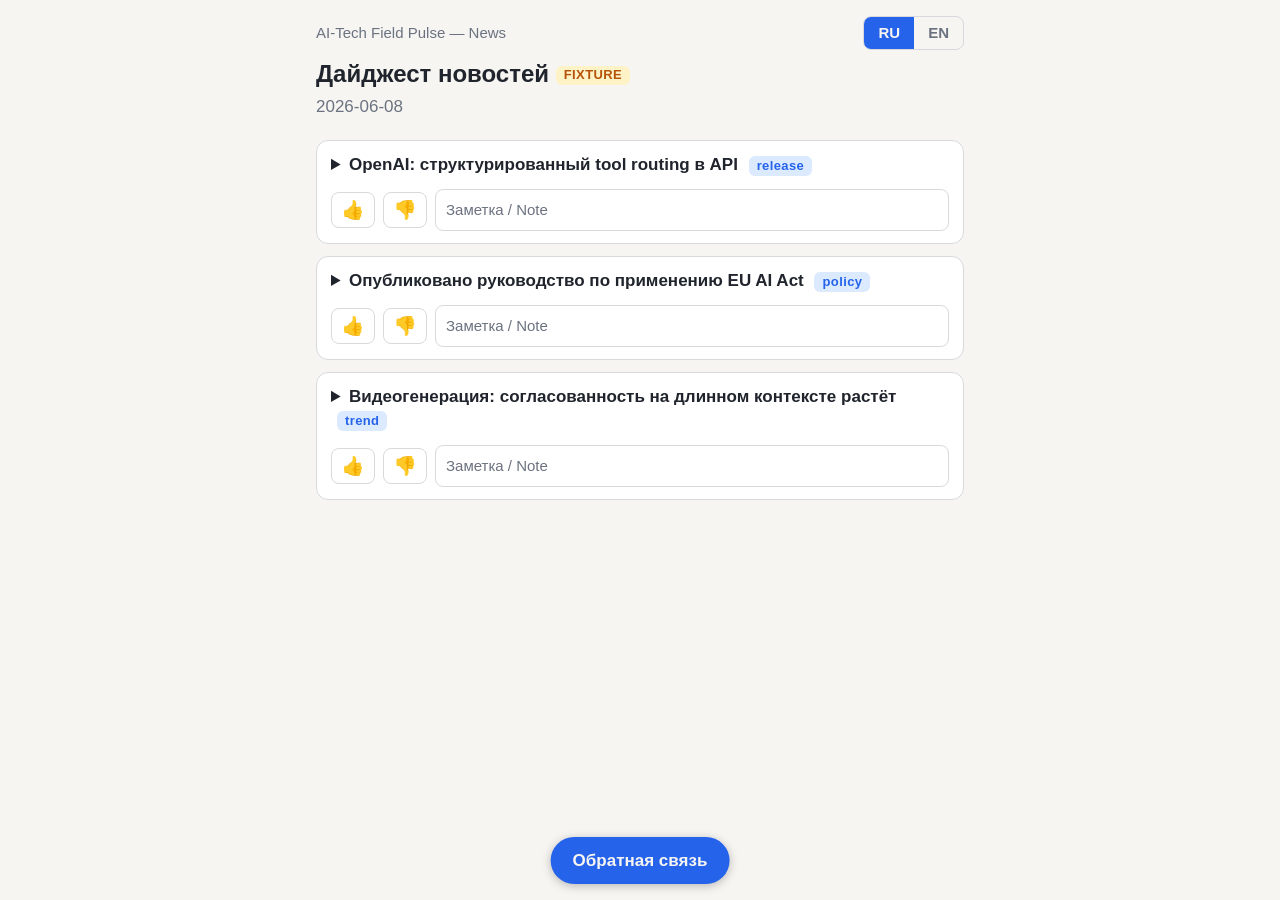
==== docs/2026-06-08-news-fixture.html @ 05cf3ab1 "pulse-site scaffold: Pages root, templates, fixture digest Co-Authored-By: Claude Fable 5 <noreply@a" ====
<!DOCTYPE html>
<html lang="ru">
<head>
  <meta charset="utf-8">
  <meta name="viewport" content="width=device-width, initial-scale=1">
  <meta name="robots" content="noindex">
  <title>AI-Tech Field Pulse — News — 2026-06-08 (FIXTURE)</title>
  <link rel="stylesheet" href="assets/style.css">
</head>
<body class="lang-ru">

<header class="site-header">
  <div class="header-row">
    <p class="source">AI-Tech Field Pulse — News</p>
    <div class="lang-toggle" role="group" aria-label="Language">
      <button type="button" data-lang="ru" class="active" aria-pressed="true">RU</button>
      <button type="button" data-lang="en" aria-pressed="false">EN</button>
    </div>
  </div>
  <h1>
    <span lang="ru">Дайджест новостей</span>
    <span lang="en">News digest</span>
    <span class="badge">FIXTURE</span>
  </h1>
  <p class="digest-date"><time datetime="2026-06-08">2026-06-08</time></p>
</header>

<main>

  <article class="card" data-log="RUN news-2026-06-08 | 2026-06-08 | https://example.com/openai-tool-routing | OpenAI structured tool-routing in API | release |">
    <details>
      <summary>
        <span class="card-title">
          <span lang="ru">OpenAI: структурированный tool routing в API</span>
          <span lang="en">OpenAI structured tool-routing in API</span>
        </span>
        <span class="tag">release</span>
      </summary>
      <div class="card-body">
        <p lang="ru">OpenAI добавила в API слой структурированного tool routing: разработчики описывают политики маршрутизации, которые выбирают между зарегистрированными инструментами до начала генерации, вместо того чтобы полагаться на свободный выбор модели. Первые тестеры отмечают заметно меньше ошибочно маршрутизированных вызовов в агентах с несколькими инструментами. Фича в бете, включается флагом на уровне запроса.</p>
        <p lang="en">OpenAI added a structured tool-routing layer to its API: developers declare routing policies that pick between registered tools before generation starts, instead of relying on the model's free-form choice. Early testers report noticeably fewer mis-routed calls in multi-tool agents. The feature is in beta behind a per-request flag.</p>
        <p class="card-link"><a href="https://example.com/openai-tool-routing">https://example.com/openai-tool-routing</a></p>
      </div>
    </details>
    <div class="card-actions">
      <button type="button" class="grade-btn up" aria-pressed="false" aria-label="👍">👍</button>
      <button type="button" class="grade-btn down" aria-pressed="false" aria-label="👎">👎</button>
      <input type="text" class="note-input" placeholder="Заметка / Note">
    </div>
  </article>

  <article class="card" data-log="RUN news-2026-06-08 | 2026-06-08 | https://example.com/eu-ai-act-guidance | EU AI Act enforcement guidance | policy |">
    <details>
      <summary>
        <span class="card-title">
          <span lang="ru">Опубликовано руководство по применению EU AI Act</span>
          <span lang="en">EU AI Act enforcement guidance published</span>
        </span>
        <span class="tag">policy</span>
      </summary>
      <div class="card-body">
        <p lang="ru">Еврокомиссия опубликовала проект руководства по применению AI Act в части обязательств для general-purpose моделей: уточнены пороги по документации и переходные сроки для моделей, уже выведенных на рынок. Национальные регуляторы получают единый шаблон отчётности об инцидентах. Публичные комментарии принимаются до конца июля.</p>
        <p lang="en">The European Commission published draft enforcement guidance for the AI Act's general-purpose model obligations, clarifying documentation thresholds and grace periods for models already on the market. National regulators get a shared incident-reporting template. The public comment window runs through late July.</p>
        <p class="card-link"><a href="https://example.com/eu-ai-act-guidance">https://example.com/eu-ai-act-guidance</a></p>
      </div>
    </details>
    <div class="card-actions">
      <button type="button" class="grade-btn up" aria-pressed="false" aria-label="👍">👍</button>
      <button type="button" class="grade-btn down" aria-pressed="false" aria-label="👎">👎</button>
      <input type="text" class="note-input" placeholder="Заметка / Note">
    </div>
  </article>

  <article class="card" data-log="RUN news-2026-06-08 | 2026-06-08 | https://example.com/videogen-consistency | Video-gen long-context consistency | trend |">
    <details>
      <summary>
        <span class="card-title">
          <span lang="ru">Видеогенерация: согласованность на длинном контексте растёт</span>
          <span lang="en">Video gen: long-context consistency improving</span>
        </span>
        <span class="tag">trend</span>
      </summary>
      <div class="card-body">
        <p lang="ru">Несколько лабораторий показали минутные сгенерированные ролики со стабильными персонажами и геометрией сцены. Общий приём — memory-augmented diffusion: генератор опирается на постоянное состояние сцены, а не только на последние несколько кадров. После отметки в 90 секунд качество всё ещё заметно деградирует.</p>
        <p lang="en">Several labs demoed minute-long generated clips with stable characters and scene geometry. The common thread is memory-augmented diffusion: the generator conditions on a persistent scene state rather than only the last few frames. Quality still degrades noticeably past the 90-second mark.</p>
        <p class="card-link"><a href="https://example.com/videogen-consistency">https://example.com/videogen-consistency</a></p>
      </div>
    </details>
    <div class="card-actions">
      <button type="button" class="grade-btn up" aria-pressed="false" aria-label="👍">👍</button>
      <button type="button" class="grade-btn down" aria-pressed="false" aria-label="👎">👎</button>
      <input type="text" class="note-input" placeholder="Заметка / Note">
    </div>
  </article>

</main>

<button id="feedback-toggle" class="feedback-fab" type="button" aria-expanded="false" aria-controls="feedback-panel">
  <span lang="ru">Обратная связь</span>
  <span lang="en">Feedback</span>
</button>

<div id="feedback-panel" class="feedback-panel" hidden>
  <div class="panel-inner">
    <h2>
      <span lang="ru">Лог обратной связи</span>
      <span lang="en">Feedback log</span>
    </h2>
    <pre id="log-lines" class="log-lines"></pre>
    <button id="copy-btn" class="copy-btn" type="button">
      <span lang="ru">Скопировать</span>
      <span lang="en">Copy</span>
    </button>
    <span id="copy-status" class="copy-status" role="status">
      <span class="ok-msg">
        <span lang="ru">Скопировано</span>
        <span lang="en">Copied</span>
      </span>
      <span class="fail-msg">
        <span lang="ru">Не сработало — используйте поле ниже</span>
        <span lang="en">Copy failed — use the box below</span>
      </span>
    </span>
    <textarea id="log-textarea" rows="6" readonly></textarea>
    <p class="hint">
      <span lang="ru">Долгое нажатие на поле — «Выделить всё».</span>
      <span lang="en">Long-press the box to select all.</span>
    </p>
  </div>
</div>

<script src="assets/app.js"></script>
</body>
</html>
---- docs/assets/style.css ----
/* AI-Tech Field Pulse — shared styles. Mobile-first, hand-written, no deps. */

:root {
  --bg: #f6f5f2;
  --card-bg: #ffffff;
  --text: #20242c;
  --muted: #6b7280;
  --border: #d8d9dd;
  --accent: #2563eb;
  --accent-soft: #dbeafe;
  --good: #15803d;
  --good-soft: #dcfce7;
  --bad: #b91c1c;
  --bad-soft: #fee2e2;
  --badge: #b45309;
  --badge-soft: #fef3c7;
}

@media (prefers-color-scheme: dark) {
  :root {
    --bg: #15171c;
    --card-bg: #1e2128;
    --text: #e7e9ee;
    --muted: #9aa1ad;
    --border: #383c46;
    --accent: #60a5fa;
    --accent-soft: #1e3a5f;
    --good: #4ade80;
    --good-soft: #14391f;
    --bad: #f87171;
    --bad-soft: #441b1b;
    --badge: #fbbf24;
    --badge-soft: #3c2f10;
  }
}

* { box-sizing: border-box; }

html { -webkit-text-size-adjust: 100%; }

body {
  margin: 0 auto;
  padding: 16px 16px 96px; /* bottom room for the fixed Feedback button */
  max-width: 680px;
  background: var(--bg);
  color: var(--text);
  font: 17px/1.6 -apple-system, BlinkMacSystemFont, "Segoe UI", Roboto,
    "Helvetica Neue", Arial, sans-serif;
  overflow-wrap: break-word;
}

a { color: var(--accent); overflow-wrap: anywhere; }

/* RU/EN: the body class shows one language and hides the other */
body.lang-ru [lang="en"],
body.lang-en [lang="ru"] { display: none; }

/* Header */
.site-header { margin-bottom: 20px; }

.header-row {
  display: flex;
  justify-content: space-between;
  align-items: center;
  gap: 8px;
}

.source { color: var(--muted); margin: 0; font-size: 15px; }

h1 { font-size: 24px; line-height: 1.3; margin: 8px 0 4px; }

.digest-date { color: var(--muted); margin: 0; }

.lang-toggle {
  display: flex;
  flex: none;
  border: 1px solid var(--border);
  border-radius: 8px;
  overflow: hidden;
}

.lang-toggle button {
  font: inherit;
  font-size: 15px;
  font-weight: 600;
  padding: 4px 14px;
  border: 0;
  background: transparent;
  color: var(--muted);
  cursor: pointer;
}

.lang-toggle button.active {
  background: var(--accent);
  color: var(--bg);
}

/* Tags and badges */
.tag, .badge {
  display: inline-block;
  padding: 1px 8px;
  border-radius: 6px;
  font-size: 13px;
  font-weight: 700;
  letter-spacing: 0.03em;
  vertical-align: middle;
}

.tag { background: var(--accent-soft); color: var(--accent); }

.badge { background: var(--badge-soft); color: var(--badge); }

/* Index: digest list */
.digest-list { list-style: none; margin: 0; padding: 0; }

.digest-entry {
  background: var(--card-bg);
  border: 1px solid var(--border);
  border-radius: 12px;
  padding: 12px 14px;
  margin: 12px 0;
}

.entry-meta {
  display: flex;
  flex-wrap: wrap;
  gap: 6px 10px;
  align-items: center;
  color: var(--muted);
  font-size: 14px;
}

.entry-title {
  display: block;
  margin-top: 6px;
  font-weight: 600;
  font-size: 18px;
  text-decoration: none;
}

.entry-title:hover { text-decoration: underline; }

/* Digest cards */
.card {
  background: var(--card-bg);
  border: 1px solid var(--border);
  border-radius: 12px;
  padding: 12px 14px;
  margin: 12px 0;
}

.card summary {
  cursor: pointer;
  font-weight: 600;
  line-height: 1.4;
}

.card .tag { margin-left: 6px; }

.card-body { margin-top: 4px; }

.card-body p { margin: 8px 0; }

.card-link { font-size: 14px; }

.card-actions {
  display: flex;
  gap: 8px;
  align-items: center;
  margin-top: 12px;
}

.grade-btn {
  font: inherit;
  font-size: 18px;
  line-height: 1;
  padding: 8px 10px;
  border: 1px solid var(--border);
  border-radius: 8px;
  background: transparent;
  cursor: pointer;
}

.grade-btn.up.selected {
  background: var(--good-soft);
  border-color: var(--good);
  box-shadow: inset 0 0 0 1px var(--good);
}

.grade-btn.down.selected {
  background: var(--bad-soft);
  border-color: var(--bad);
  box-shadow: inset 0 0 0 1px var(--bad);
}

.note-input {
  flex: 1;
  min-width: 0; /* lets the input shrink on narrow screens */
  font: inherit;
  font-size: 15px;
  padding: 8px 10px;
  border: 1px solid var(--border);
  border-radius: 8px;
  background: var(--card-bg);
  color: var(--text);
}

.note-input::placeholder { color: var(--muted); }

/* Feedback button + panel */
.feedback-fab {
  position: fixed;
  left: 50%;
  transform: translateX(-50%);
  bottom: 16px;
  z-index: 30;
  font: inherit;
  font-weight: 600;
  padding: 10px 22px;
  border: 0;
  border-radius: 999px;
  background: var(--accent);
  color: var(--bg);
  cursor: pointer;
  box-shadow: 0 2px 10px rgba(0, 0, 0, 0.25);
}

.feedback-panel {
  position: fixed;
  left: 0;
  right: 0;
  bottom: 0;
  z-index: 20;
  max-height: 75vh;
  overflow-y: auto;
  background: var(--card-bg);
  border-top: 1px solid var(--border);
  padding: 16px 16px 76px; /* keep the fab clickable below the content */
}

.panel-inner { max-width: 680px; margin: 0 auto; }

.feedback-panel h2 { font-size: 18px; margin: 0 0 8px; }

.log-lines {
  margin: 8px 0;
  padding: 10px;
  border: 1px solid var(--border);
  border-radius: 8px;
  background: var(--bg);
  font: 13px/1.5 ui-monospace, SFMono-Regular, Menlo, Consolas, monospace;
  white-space: pre-wrap;
  overflow-wrap: anywhere;
}

.copy-btn {
  font: inherit;
  font-size: 15px;
  font-weight: 600;
  padding: 8px 16px;
  border: 1px solid var(--accent);
  border-radius: 8px;
  background: transparent;
  color: var(--accent);
  cursor: pointer;
}

.copy-status { font-size: 14px; margin-left: 8px; }

.copy-status .ok-msg, .copy-status .fail-msg { display: none; }
.copy-status.ok .ok-msg { display: inline; color: var(--good); }
.copy-status.fail .fail-msg { display: inline; color: var(--bad); }

#log-textarea {
  width: 100%;
  margin-top: 12px;
  padding: 10px;
  border: 1px solid var(--border);
  border-radius: 8px;
  background: var(--bg);
  color: var(--text);
  font: 13px/1.5 ui-monospace, SFMono-Regular, Menlo, Consolas, monospace;
}

.hint { color: var(--muted); font-size: 14px; margin: 6px 0 0; }
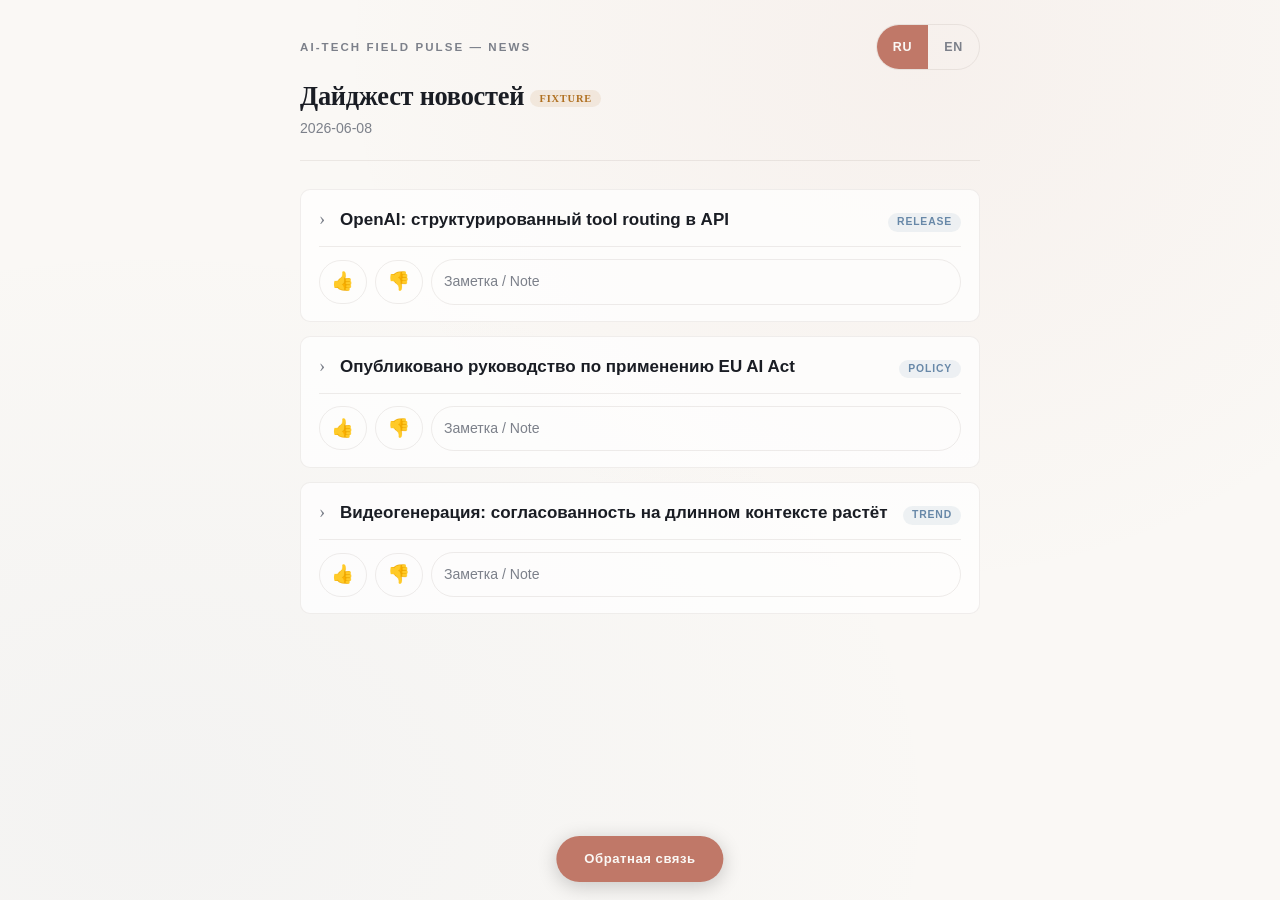
==== commit 35491d06: "Add real digest (Jun 11) + design pass adapted from dawnsky-cards Part A: render 9-card digest from " ====
--- a/docs/2026-06-08-news-fixture.html
+++ b/docs/2026-06-08-news-fixture.html
@@ -5,7 +5,7 @@
   <meta name="viewport" content="width=device-width, initial-scale=1">
   <meta name="robots" content="noindex">
   <title>AI-Tech Field Pulse — News — 2026-06-08 (FIXTURE)</title>
-  <link rel="stylesheet" href="assets/style.css">
+  <link rel="stylesheet" href="assets/style.css?v=2">
 </head>
 <body class="lang-ru">
 
@@ -129,6 +129,6 @@
   </div>
 </div>
 
-<script src="assets/app.js"></script>
+<script src="assets/app.js?v=2"></script>
 </body>
 </html>
--- a/docs/assets/style.css
+++ b/docs/assets/style.css
@@ -1,93 +1,178 @@
-/* AI-Tech Field Pulse — shared styles. Mobile-first, hand-written, no deps. */
+/*
+ * AI-Tech Field Pulse — shared styles.
+ * Design adapted from dawnsky-cards: warm editorial palette,
+ * subtle surfaces, gradient dividers, refined typography.
+ * Mobile-first, hand-written, no deps, system font stack.
+ */
 
 :root {
-  --bg: #f6f5f2;
-  --card-bg: #ffffff;
-  --text: #20242c;
-  --muted: #6b7280;
-  --border: #d8d9dd;
-  --accent: #2563eb;
-  --accent-soft: #dbeafe;
-  --good: #15803d;
-  --good-soft: #dcfce7;
-  --bad: #b91c1c;
-  --bad-soft: #fee2e2;
-  --badge: #b45309;
-  --badge-soft: #fef3c7;
+  --bg: #faf8f5;
+  --bg-wash: radial-gradient(ellipse at 72% 6%, rgba(192,120,104,0.06) 0%, transparent 45%),
+             radial-gradient(ellipse at 12% 90%, rgba(120,148,184,0.05) 0%, transparent 50%);
+  --card-bg: rgba(255,255,255,0.7);
+  --card-border: rgba(160,150,138,0.15);
+  --text: #1a1d24;
+  --soft: #52565e;
+  --muted: #7c808a;
+  --accent: #c07868;
+  --accent-soft: rgba(192,120,104,0.10);
+  --cool: #6888a8;
+  --cool-soft: rgba(104,136,168,0.10);
+  --good: #3a855a;
+  --good-soft: rgba(58,133,90,0.10);
+  --bad: #b83c3c;
+  --bad-soft: rgba(184,60,60,0.08);
+  --badge: #b07020;
+  --badge-soft: rgba(176,112,32,0.10);
+  --divider: rgba(120,110,100,0.12);
+  --serif: Georgia, "Iowan Old Style", "Palatino Linotype", Palatino, serif;
+  --mono: ui-monospace, SFMono-Regular, Menlo, Consolas, "Liberation Mono", monospace;
 }
 
 @media (prefers-color-scheme: dark) {
   :root {
-    --bg: #15171c;
-    --card-bg: #1e2128;
-    --text: #e7e9ee;
-    --muted: #9aa1ad;
-    --border: #383c46;
-    --accent: #60a5fa;
-    --accent-soft: #1e3a5f;
-    --good: #4ade80;
-    --good-soft: #14391f;
-    --bad: #f87171;
-    --bad-soft: #441b1b;
-    --badge: #fbbf24;
-    --badge-soft: #3c2f10;
+    --bg: #0c0e14;
+    --bg-wash: radial-gradient(ellipse at 72% 6%, rgba(216,152,136,0.08) 0%, transparent 45%),
+               radial-gradient(ellipse at 12% 90%, rgba(140,168,200,0.06) 0%, transparent 50%);
+    --card-bg: rgba(140,168,200,0.04);
+    --card-border: rgba(140,168,200,0.09);
+    --text: #e4dcc8;
+    --soft: #c4b5a3;
+    --muted: #6e7588;
+    --accent: #d89888;
+    --accent-soft: rgba(216,152,136,0.10);
+    --cool: #8ca8c8;
+    --cool-soft: rgba(140,168,200,0.10);
+    --good: #5ec87c;
+    --good-soft: rgba(94,200,124,0.10);
+    --bad: #e86c6c;
+    --bad-soft: rgba(232,108,108,0.10);
+    --badge: #e0a850;
+    --badge-soft: rgba(224,168,80,0.10);
+    --divider: rgba(140,168,200,0.11);
+    --serif: Georgia, "Iowan Old Style", "Palatino Linotype", Palatino, serif;
+    --mono: ui-monospace, SFMono-Regular, Menlo, Consolas, "Liberation Mono", monospace;
   }
 }
 
-* { box-sizing: border-box; }
-
-html { -webkit-text-size-adjust: 100%; }
+* { margin: 0; padding: 0; box-sizing: border-box; }
+
+html {
+  -webkit-text-size-adjust: 100%;
+  scroll-behavior: smooth;
+}
 
 body {
   margin: 0 auto;
-  padding: 16px 16px 96px; /* bottom room for the fixed Feedback button */
-  max-width: 680px;
+  padding: 24px 20px 96px;
+  max-width: 720px;
   background: var(--bg);
+  background-image: var(--bg-wash);
+  background-attachment: fixed;
   color: var(--text);
-  font: 17px/1.6 -apple-system, BlinkMacSystemFont, "Segoe UI", Roboto,
+  font: 17px/1.65 -apple-system, BlinkMacSystemFont, "Segoe UI", Roboto,
     "Helvetica Neue", Arial, sans-serif;
+  -webkit-font-smoothing: antialiased;
   overflow-wrap: break-word;
 }
 
-a { color: var(--accent); overflow-wrap: anywhere; }
-
-/* RU/EN: the body class shows one language and hides the other */
+a {
+  color: var(--accent);
+  text-decoration: none;
+  overflow-wrap: anywhere;
+  transition: color 0.2s;
+}
+a:hover { color: var(--cool); }
+
+code {
+  font-family: var(--mono);
+  font-size: 0.88em;
+  padding: 1px 5px;
+  border-radius: 4px;
+  background: var(--accent-soft);
+}
+
+/* RU/EN: body class drives lang visibility */
 body.lang-ru [lang="en"],
 body.lang-en [lang="ru"] { display: none; }
 
-/* Header */
-.site-header { margin-bottom: 20px; }
+/* ─── Gradient divider (reusable) ─── */
+.divider {
+  height: 1px;
+  background: linear-gradient(90deg, var(--accent), var(--cool) 70%, transparent);
+  opacity: 0.25;
+}
+
+/* ═══════════════════════════════════════
+   HEADER
+   ═══════════════════════════════════════ */
+
+.site-header {
+  margin-bottom: 28px;
+  padding-bottom: 20px;
+  border-bottom: 1px solid var(--divider);
+}
 
 .header-row {
   display: flex;
   justify-content: space-between;
   align-items: center;
-  gap: 8px;
-}
-
-.source { color: var(--muted); margin: 0; font-size: 15px; }
-
-h1 { font-size: 24px; line-height: 1.3; margin: 8px 0 4px; }
-
-.digest-date { color: var(--muted); margin: 0; }
-
+  gap: 12px;
+}
+
+.source {
+  color: var(--muted);
+  margin: 0;
+  font-size: 0.72rem;
+  font-weight: 600;
+  text-transform: uppercase;
+  letter-spacing: 0.18em;
+}
+
+h1 {
+  font-family: var(--serif);
+  font-size: 1.65rem;
+  font-weight: 700;
+  line-height: 1.25;
+  margin: 10px 0 4px;
+  letter-spacing: -0.01em;
+}
+
+.digest-date {
+  color: var(--muted);
+  margin: 0;
+  font-size: 0.88rem;
+}
+
+.digest-range {
+  font-family: var(--serif);
+  font-style: italic;
+  color: var(--muted);
+  font-size: 0.84rem;
+}
+
+/* ─── Language toggle ─── */
 .lang-toggle {
   display: flex;
   flex: none;
-  border: 1px solid var(--border);
-  border-radius: 8px;
+  border: 1px solid var(--divider);
+  border-radius: 999px;
   overflow: hidden;
 }
 
 .lang-toggle button {
   font: inherit;
-  font-size: 15px;
-  font-weight: 600;
-  padding: 4px 14px;
+  font-size: 0.78rem;
+  font-weight: 600;
+  letter-spacing: 0.06em;
+  padding: 6px 16px;
+  min-height: 44px;
+  min-width: 44px;
   border: 0;
   background: transparent;
   color: var(--muted);
   cursor: pointer;
+  transition: background 0.2s, color 0.2s;
 }
 
 .lang-toggle button.active {
@@ -95,30 +180,53 @@
   color: var(--bg);
 }
 
-/* Tags and badges */
+.lang-toggle button:not(.active):hover {
+  color: var(--accent);
+}
+
+/* ═══════════════════════════════════════
+   TAGS & BADGES
+   ═══════════════════════════════════════ */
+
 .tag, .badge {
   display: inline-block;
-  padding: 1px 8px;
-  border-radius: 6px;
-  font-size: 13px;
+  padding: 2px 9px;
+  border-radius: 999px;
+  font-size: 0.65rem;
   font-weight: 700;
-  letter-spacing: 0.03em;
+  text-transform: uppercase;
+  letter-spacing: 0.08em;
   vertical-align: middle;
 }
 
-.tag { background: var(--accent-soft); color: var(--accent); }
+.tag { background: var(--cool-soft); color: var(--cool); }
 
 .badge { background: var(--badge-soft); color: var(--badge); }
 
-/* Index: digest list */
-.digest-list { list-style: none; margin: 0; padding: 0; }
+/* ═══════════════════════════════════════
+   INDEX: DIGEST LIST
+   ═══════════════════════════════════════ */
+
+.digest-list { list-style: none; }
 
 .digest-entry {
   background: var(--card-bg);
-  border: 1px solid var(--border);
-  border-radius: 12px;
-  padding: 12px 14px;
-  margin: 12px 0;
+  border: 1px solid var(--card-border);
+  border-radius: 10px;
+  padding: 16px 18px;
+  margin: 14px 0;
+  transition: transform 0.15s, box-shadow 0.15s;
+}
+
+.digest-entry:hover {
+  transform: translateY(-1px);
+  box-shadow: 0 4px 16px rgba(0,0,0,0.06);
+}
+
+@media (prefers-color-scheme: dark) {
+  .digest-entry:hover {
+    box-shadow: 0 4px 20px rgba(0,0,0,0.3);
+  }
 }
 
 .entry-meta {
@@ -127,59 +235,122 @@
   gap: 6px 10px;
   align-items: center;
   color: var(--muted);
-  font-size: 14px;
+  font-size: 0.78rem;
 }
 
 .entry-title {
   display: block;
-  margin-top: 6px;
-  font-weight: 600;
-  font-size: 18px;
+  margin-top: 8px;
+  font-family: var(--serif);
+  font-weight: 700;
+  font-size: 1.15rem;
+  line-height: 1.35;
+  color: var(--text);
   text-decoration: none;
-}
-
-.entry-title:hover { text-decoration: underline; }
-
-/* Digest cards */
+  transition: color 0.2s;
+}
+
+.entry-title:hover { color: var(--accent); }
+
+/* ═══════════════════════════════════════
+   DIGEST CARDS
+   ═══════════════════════════════════════ */
+
 .card {
   background: var(--card-bg);
-  border: 1px solid var(--border);
-  border-radius: 12px;
-  padding: 12px 14px;
-  margin: 12px 0;
+  border: 1px solid var(--card-border);
+  border-radius: 10px;
+  padding: 16px 18px;
+  margin: 14px 0;
+  transition: border-color 0.2s;
+}
+
+.card:hover { border-color: var(--accent); }
+
+.card details[open] > summary {
+  margin-bottom: 6px;
 }
 
 .card summary {
   cursor: pointer;
   font-weight: 600;
   line-height: 1.4;
-}
-
-.card .tag { margin-left: 6px; }
-
-.card-body { margin-top: 4px; }
-
-.card-body p { margin: 8px 0; }
-
-.card-link { font-size: 14px; }
+  list-style: none;
+  display: flex;
+  align-items: baseline;
+  gap: 8px;
+  flex-wrap: wrap;
+}
+
+.card summary::-webkit-details-marker { display: none; }
+
+.card summary::before {
+  content: "›";
+  display: inline-block;
+  font-family: var(--serif);
+  font-size: 1.1em;
+  font-weight: 400;
+  color: var(--muted);
+  transition: transform 0.2s;
+  flex-shrink: 0;
+  width: 0.7em;
+}
+
+.card details[open] > summary::before {
+  transform: rotate(90deg);
+  color: var(--accent);
+}
+
+.card .card-title { flex: 1; min-width: 0; }
+
+.card .tag { margin-left: auto; flex-shrink: 0; }
+
+.card-body {
+  margin-top: 8px;
+  padding-left: 1.1em;
+}
+
+.card-body p {
+  margin: 10px 0;
+  color: var(--soft);
+  line-height: 1.7;
+}
+
+.card-body strong { color: var(--text); font-weight: 600; }
+
+.card-body em { font-style: italic; }
+
+.card-link {
+  font-size: 0.82rem;
+  font-family: var(--serif);
+  font-style: italic;
+}
 
 .card-actions {
   display: flex;
   gap: 8px;
   align-items: center;
-  margin-top: 12px;
+  margin-top: 14px;
+  padding-top: 12px;
+  border-top: 1px solid var(--divider);
 }
 
 .grade-btn {
   font: inherit;
-  font-size: 18px;
+  font-size: 1.1rem;
   line-height: 1;
-  padding: 8px 10px;
-  border: 1px solid var(--border);
-  border-radius: 8px;
+  padding: 8px 12px;
+  min-height: 44px;
+  min-width: 44px;
+  border: 1px solid var(--divider);
+  border-radius: 999px;
   background: transparent;
   cursor: pointer;
-}
+  transition: border-color 0.2s, background 0.2s, transform 0.15s;
+  -webkit-tap-highlight-color: transparent;
+}
+
+.grade-btn:hover { transform: scale(1.08); }
 
 .grade-btn.up.selected {
   background: var(--good-soft);
@@ -195,34 +366,142 @@
 
 .note-input {
   flex: 1;
-  min-width: 0; /* lets the input shrink on narrow screens */
+  min-width: 0;
   font: inherit;
-  font-size: 15px;
-  padding: 8px 10px;
-  border: 1px solid var(--border);
-  border-radius: 8px;
-  background: var(--card-bg);
+  font-size: 0.88rem;
+  padding: 10px 12px;
+  border: 1px solid var(--divider);
+  border-radius: 999px;
+  background: transparent;
   color: var(--text);
+  transition: border-color 0.2s;
+}
+
+.note-input:focus {
+  outline: none;
+  border-color: var(--accent);
 }
 
 .note-input::placeholder { color: var(--muted); }
 
-/* Feedback button + panel */
+/* ═══════════════════════════════════════
+   INTRO BLOCK (TL;DR)
+   ═══════════════════════════════════════ */
+
+.intro-block {
+  margin: 0 0 8px;
+}
+
+.intro-block summary {
+  cursor: pointer;
+  font-size: 0.65rem;
+  font-weight: 600;
+  text-transform: uppercase;
+  letter-spacing: 0.18em;
+  color: var(--cool);
+  list-style: none;
+  padding-bottom: 8px;
+}
+
+.intro-block summary::-webkit-details-marker { display: none; }
+
+.intro-body ul {
+  margin: 0;
+  padding-left: 1.2em;
+}
+
+.intro-body li {
+  margin: 8px 0;
+  color: var(--soft);
+  line-height: 1.65;
+}
+
+.intro-body strong {
+  color: var(--text);
+  font-weight: 600;
+}
+
+/* ═══════════════════════════════════════
+   EXTRA SECTIONS (below-threshold, etc.)
+   ═══════════════════════════════════════ */
+
+.extra-section {
+  margin: 24px 0 0;
+  padding-top: 16px;
+  border-top: 1px solid var(--divider);
+}
+
+.extra-heading {
+  cursor: pointer;
+  font-size: 0.65rem;
+  font-weight: 600;
+  text-transform: uppercase;
+  letter-spacing: 0.18em;
+  color: var(--cool);
+  list-style: none;
+}
+
+.extra-heading::-webkit-details-marker { display: none; }
+
+.extra-body {
+  margin-top: 12px;
+}
+
+.extra-body ul {
+  margin: 0;
+  padding-left: 1.2em;
+}
+
+.extra-body li {
+  margin: 10px 0;
+  color: var(--soft);
+  line-height: 1.65;
+  font-size: 0.92rem;
+}
+
+.extra-body strong {
+  color: var(--text);
+  font-weight: 600;
+}
+
+/* ═══════════════════════════════════════
+   FEEDBACK BUTTON + PANEL
+   ═══════════════════════════════════════ */
+
 .feedback-fab {
   position: fixed;
   left: 50%;
   transform: translateX(-50%);
-  bottom: 16px;
+  bottom: 18px;
   z-index: 30;
   font: inherit;
-  font-weight: 600;
-  padding: 10px 22px;
+  font-size: 0.82rem;
+  font-weight: 600;
+  letter-spacing: 0.04em;
+  padding: 12px 28px;
+  min-height: 44px;
   border: 0;
   border-radius: 999px;
   background: var(--accent);
   color: var(--bg);
   cursor: pointer;
-  box-shadow: 0 2px 10px rgba(0, 0, 0, 0.25);
+  box-shadow: 0 4px 20px rgba(0,0,0,0.2);
+  transition: transform 0.15s, box-shadow 0.15s;
+  -webkit-tap-highlight-color: transparent;
+}
+
+.feedback-fab:hover {
+  transform: translateX(-50%) translateY(-1px);
+  box-shadow: 0 6px 28px rgba(0,0,0,0.25);
+}
+
+@media (prefers-color-scheme: dark) {
+  .feedback-fab {
+    box-shadow: 0 4px 24px rgba(0,0,0,0.5);
+  }
+  .feedback-fab:hover {
+    box-shadow: 0 6px 32px rgba(0,0,0,0.55);
+  }
 }
 
 .feedback-panel {
@@ -233,39 +512,57 @@
   z-index: 20;
   max-height: 75vh;
   overflow-y: auto;
+  background: var(--bg);
+  border-top: 1px solid var(--divider);
+  padding: 20px 20px 80px;
+}
+
+@media (prefers-color-scheme: dark) {
+  .feedback-panel {
+    background: #10121a;
+  }
+}
+
+.panel-inner { max-width: 720px; margin: 0 auto; }
+
+.feedback-panel h2 {
+  font-family: var(--serif);
+  font-size: 1.1rem;
+  font-weight: 700;
+  margin: 0 0 10px;
+}
+
+.log-lines {
+  margin: 10px 0;
+  padding: 12px;
+  border: 1px solid var(--divider);
+  border-radius: 10px;
   background: var(--card-bg);
-  border-top: 1px solid var(--border);
-  padding: 16px 16px 76px; /* keep the fab clickable below the content */
-}
-
-.panel-inner { max-width: 680px; margin: 0 auto; }
-
-.feedback-panel h2 { font-size: 18px; margin: 0 0 8px; }
-
-.log-lines {
-  margin: 8px 0;
-  padding: 10px;
-  border: 1px solid var(--border);
-  border-radius: 8px;
-  background: var(--bg);
-  font: 13px/1.5 ui-monospace, SFMono-Regular, Menlo, Consolas, monospace;
+  font: 0.76rem/1.6 var(--mono);
   white-space: pre-wrap;
   overflow-wrap: anywhere;
 }
 
 .copy-btn {
   font: inherit;
-  font-size: 15px;
-  font-weight: 600;
-  padding: 8px 16px;
+  font-size: 0.82rem;
+  font-weight: 600;
+  padding: 10px 20px;
+  min-height: 44px;
   border: 1px solid var(--accent);
-  border-radius: 8px;
+  border-radius: 999px;
   background: transparent;
   color: var(--accent);
   cursor: pointer;
-}
-
-.copy-status { font-size: 14px; margin-left: 8px; }
+  transition: background 0.2s, color 0.2s;
+}
+
+.copy-btn:hover {
+  background: var(--accent);
+  color: var(--bg);
+}
+
+.copy-status { font-size: 0.82rem; margin-left: 10px; }
 
 .copy-status .ok-msg, .copy-status .fail-msg { display: none; }
 .copy-status.ok .ok-msg { display: inline; color: var(--good); }
@@ -273,13 +570,30 @@
 
 #log-textarea {
   width: 100%;
-  margin-top: 12px;
-  padding: 10px;
-  border: 1px solid var(--border);
-  border-radius: 8px;
-  background: var(--bg);
+  margin-top: 14px;
+  padding: 12px;
+  border: 1px solid var(--divider);
+  border-radius: 10px;
+  background: var(--card-bg);
   color: var(--text);
-  font: 13px/1.5 ui-monospace, SFMono-Regular, Menlo, Consolas, monospace;
-}
-
-.hint { color: var(--muted); font-size: 14px; margin: 6px 0 0; }
+  font: 0.76rem/1.6 var(--mono);
+}
+
+.hint {
+  color: var(--muted);
+  font-size: 0.78rem;
+  font-style: italic;
+  font-family: var(--serif);
+  margin: 8px 0 0;
+}
+
+/* ═══════════════════════════════════════
+   RESPONSIVE
+   ═══════════════════════════════════════ */
+
+@media (max-width: 480px) {
+  body { padding: 16px 14px 96px; }
+  h1 { font-size: 1.4rem; }
+  .card { padding: 14px; }
+  .card-body { padding-left: 0; }
+}
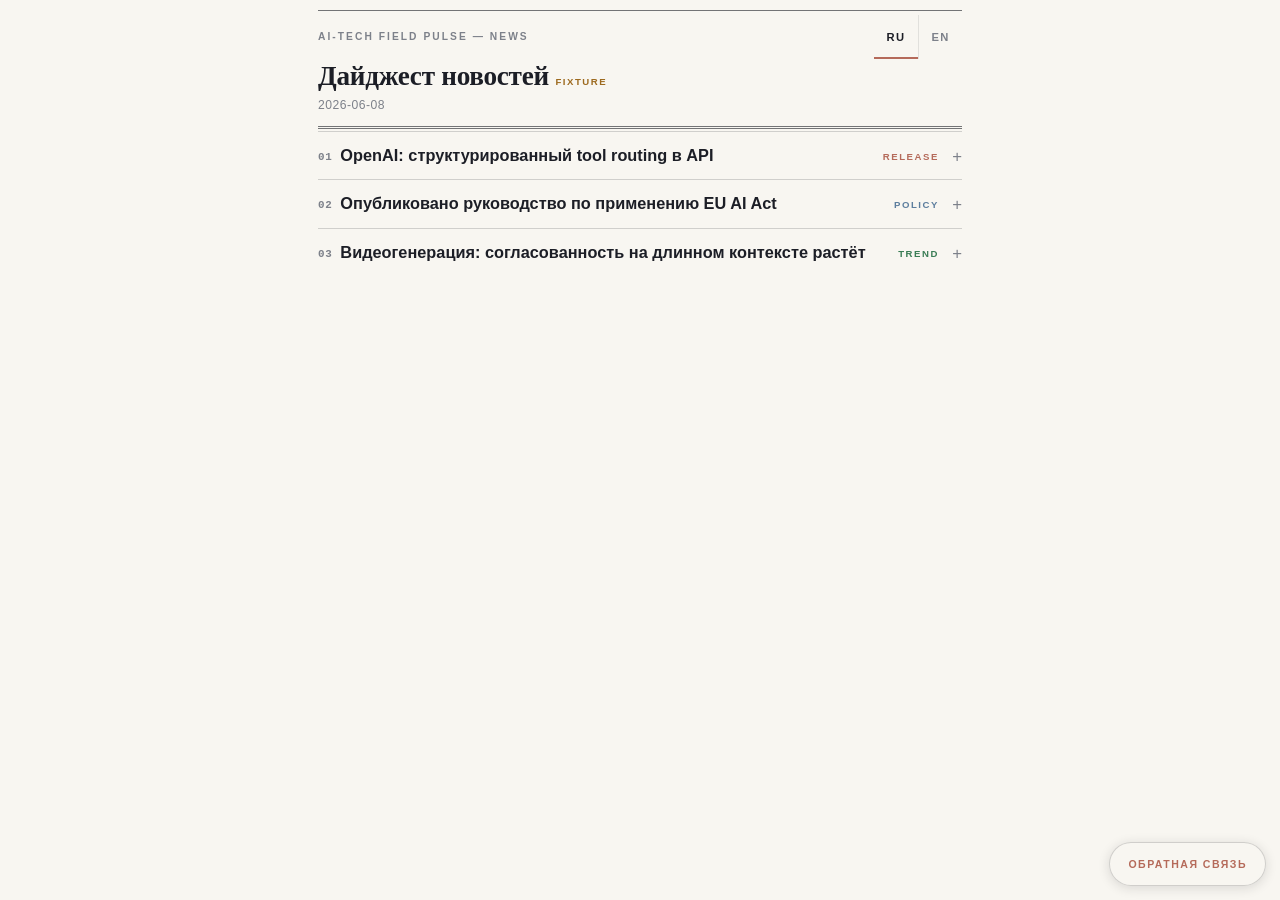
==== commit 7c9cb23e: "Stage 1d: promote merged design (v1+v3, v2 details) to shared stylesheet v1's ruled-column density a" ====
--- a/docs/2026-06-08-news-fixture.html
+++ b/docs/2026-06-08-news-fixture.html
@@ -5,7 +5,7 @@
   <meta name="viewport" content="width=device-width, initial-scale=1">
   <meta name="robots" content="noindex">
   <title>AI-Tech Field Pulse — News — 2026-06-08 (FIXTURE)</title>
-  <link rel="stylesheet" href="assets/style.css?v=2">
+  <link rel="stylesheet" href="assets/style.css?v=3">
 </head>
 <body class="lang-ru">
 
@@ -34,7 +34,7 @@
           <span lang="ru">OpenAI: структурированный tool routing в API</span>
           <span lang="en">OpenAI structured tool-routing in API</span>
         </span>
-        <span class="tag">release</span>
+        <span class="tag tag-release">release</span>
       </summary>
       <div class="card-body">
         <p lang="ru">OpenAI добавила в API слой структурированного tool routing: разработчики описывают политики маршрутизации, которые выбирают между зарегистрированными инструментами до начала генерации, вместо того чтобы полагаться на свободный выбор модели. Первые тестеры отмечают заметно меньше ошибочно маршрутизированных вызовов в агентах с несколькими инструментами. Фича в бете, включается флагом на уровне запроса.</p>
@@ -56,7 +56,7 @@
           <span lang="ru">Опубликовано руководство по применению EU AI Act</span>
           <span lang="en">EU AI Act enforcement guidance published</span>
         </span>
-        <span class="tag">policy</span>
+        <span class="tag tag-policy">policy</span>
       </summary>
       <div class="card-body">
         <p lang="ru">Еврокомиссия опубликовала проект руководства по применению AI Act в части обязательств для general-purpose моделей: уточнены пороги по документации и переходные сроки для моделей, уже выведенных на рынок. Национальные регуляторы получают единый шаблон отчётности об инцидентах. Публичные комментарии принимаются до конца июля.</p>
@@ -78,7 +78,7 @@
           <span lang="ru">Видеогенерация: согласованность на длинном контексте растёт</span>
           <span lang="en">Video gen: long-context consistency improving</span>
         </span>
-        <span class="tag">trend</span>
+        <span class="tag tag-trend">trend</span>
       </summary>
       <div class="card-body">
         <p lang="ru">Несколько лабораторий показали минутные сгенерированные ролики со стабильными персонажами и геометрией сцены. Общий приём — memory-augmented diffusion: генератор опирается на постоянное состояние сцены, а не только на последние несколько кадров. После отметки в 90 секунд качество всё ещё заметно деградирует.</p>
--- a/docs/assets/style.css
+++ b/docs/assets/style.css
@@ -1,57 +1,61 @@
 /*
- * AI-Tech Field Pulse — shared styles.
- * Design adapted from dawnsky-cards: warm editorial palette,
- * subtle surfaces, gradient dividers, refined typography.
- * Mobile-first, hand-written, no deps, system font stack.
+ * AI-Tech Field Pulse — shared styles. Stage 1d synthesis:
+ * v1 "editorial dense" (ruled column, density, color-coded kickers)
+ * + v3 "reader mode" (controls only on open stories, reading leading)
+ * + v2 details (compact source links, small-glyph restraint).
+ * Font voice: serif confined to the masthead; everything else a
+ * well-spaced system sans. Near-flat backgrounds, both schemes.
+ * Mobile-first, hand-written, no deps, system fonts only.
  */
 
 :root {
-  --bg: #faf8f5;
-  --bg-wash: radial-gradient(ellipse at 72% 6%, rgba(192,120,104,0.06) 0%, transparent 45%),
-             radial-gradient(ellipse at 12% 90%, rgba(120,148,184,0.05) 0%, transparent 50%);
-  --card-bg: rgba(255,255,255,0.7);
-  --card-border: rgba(160,150,138,0.15);
-  --text: #1a1d24;
-  --soft: #52565e;
-  --muted: #7c808a;
-  --accent: #c07868;
-  --accent-soft: rgba(192,120,104,0.10);
-  --cool: #6888a8;
-  --cool-soft: rgba(104,136,168,0.10);
-  --good: #3a855a;
-  --good-soft: rgba(58,133,90,0.10);
-  --bad: #b83c3c;
-  --bad-soft: rgba(184,60,60,0.08);
-  --badge: #b07020;
-  --badge-soft: rgba(176,112,32,0.10);
-  --divider: rgba(120,110,100,0.12);
-  --serif: Georgia, "Iowan Old Style", "Palatino Linotype", Palatino, serif;
+  --paper: #f8f6f1;
+  --paper-glass: rgba(248, 246, 241, 0.88);
+  --ink: #1c1e26;
+  --ink-soft: #43474f;
+  --ink-mute: #7d818a;
+  --accent: #b56a5a;                       /* inked rose */
+  --accent-soft: rgba(181, 106, 90, 0.10);
+  --cool: #5d7e9e;                         /* inked periwinkle */
+  --cool-soft: rgba(93, 126, 158, 0.10);
+  --good: #3a7d55;
+  --good-soft: rgba(58, 125, 85, 0.13);
+  --bad: #ac3a3a;
+  --bad-soft: rgba(172, 58, 58, 0.11);
+  --amber: #9d6a1f;
+  --rule: rgba(28, 30, 38, 0.18);          /* hairline */
+  --rule-faint: rgba(28, 30, 38, 0.10);
+  --rule-strong: rgba(28, 30, 38, 0.60);   /* masthead rules */
+  --panel-bg: #f3f0e9;
+  --shadow: 0 -2px 18px rgba(28, 30, 38, 0.08);
+  --fab-shadow: 0 2px 12px rgba(28, 30, 38, 0.14);
+  --serif: "Iowan Old Style", Georgia, "Palatino Linotype", Palatino, "Times New Roman", serif;
+  --sans: -apple-system, BlinkMacSystemFont, "Segoe UI", Roboto, "Helvetica Neue", Arial, sans-serif;
   --mono: ui-monospace, SFMono-Regular, Menlo, Consolas, "Liberation Mono", monospace;
 }
 
 @media (prefers-color-scheme: dark) {
   :root {
-    --bg: #0c0e14;
-    --bg-wash: radial-gradient(ellipse at 72% 6%, rgba(216,152,136,0.08) 0%, transparent 45%),
-               radial-gradient(ellipse at 12% 90%, rgba(140,168,200,0.06) 0%, transparent 50%);
-    --card-bg: rgba(140,168,200,0.04);
-    --card-border: rgba(140,168,200,0.09);
-    --text: #e4dcc8;
-    --soft: #c4b5a3;
-    --muted: #6e7588;
+    --paper: #0d0f15;
+    --paper-glass: rgba(13, 15, 21, 0.86);
+    --ink: #e6dfca;                        /* cream ink */
+    --ink-soft: #c2b6a0;
+    --ink-mute: #767d8e;
     --accent: #d89888;
-    --accent-soft: rgba(216,152,136,0.10);
+    --accent-soft: rgba(216, 152, 136, 0.12);
     --cool: #8ca8c8;
-    --cool-soft: rgba(140,168,200,0.10);
+    --cool-soft: rgba(140, 168, 200, 0.12);
     --good: #5ec87c;
-    --good-soft: rgba(94,200,124,0.10);
-    --bad: #e86c6c;
-    --bad-soft: rgba(232,108,108,0.10);
-    --badge: #e0a850;
-    --badge-soft: rgba(224,168,80,0.10);
-    --divider: rgba(140,168,200,0.11);
-    --serif: Georgia, "Iowan Old Style", "Palatino Linotype", Palatino, serif;
-    --mono: ui-monospace, SFMono-Regular, Menlo, Consolas, "Liberation Mono", monospace;
+    --good-soft: rgba(94, 200, 124, 0.14);
+    --bad: #e07070;
+    --bad-soft: rgba(224, 112, 112, 0.13);
+    --amber: #d9a64e;
+    --rule: rgba(230, 223, 202, 0.17);
+    --rule-faint: rgba(230, 223, 202, 0.09);
+    --rule-strong: rgba(230, 223, 202, 0.55);
+    --panel-bg: #11141c;
+    --shadow: 0 -2px 22px rgba(0, 0, 0, 0.45);
+    --fab-shadow: 0 2px 16px rgba(0, 0, 0, 0.5);
   }
 }
 
@@ -64,445 +68,518 @@
 
 body {
   margin: 0 auto;
-  padding: 24px 20px 96px;
-  max-width: 720px;
-  background: var(--bg);
-  background-image: var(--bg-wash);
-  background-attachment: fixed;
-  color: var(--text);
-  font: 17px/1.65 -apple-system, BlinkMacSystemFont, "Segoe UI", Roboto,
-    "Helvetica Neue", Arial, sans-serif;
+  padding: 10px 18px 112px; /* bottom: corner fab never covers last controls */
+  max-width: 680px;
+  background: var(--paper); /* near-flat: no washes, no gradients */
+  color: var(--ink);
+  font: 17px/1.6 var(--sans);
   -webkit-font-smoothing: antialiased;
   overflow-wrap: break-word;
-}
-
-a {
-  color: var(--accent);
-  text-decoration: none;
-  overflow-wrap: anywhere;
-  transition: color 0.2s;
-}
-a:hover { color: var(--cool); }
-
-code {
-  font-family: var(--mono);
-  font-size: 0.88em;
-  padding: 1px 5px;
-  border-radius: 4px;
-  background: var(--accent-soft);
 }
 
 /* RU/EN: body class drives lang visibility */
 body.lang-ru [lang="en"],
 body.lang-en [lang="ru"] { display: none; }
 
-/* ─── Gradient divider (reusable) ─── */
-.divider {
-  height: 1px;
-  background: linear-gradient(90deg, var(--accent), var(--cool) 70%, transparent);
-  opacity: 0.25;
-}
-
-/* ═══════════════════════════════════════
-   HEADER
+a {
+  color: var(--accent);
+  text-decoration: underline;
+  text-decoration-thickness: 1px;
+  text-decoration-color: var(--rule);
+  text-underline-offset: 3px;
+  overflow-wrap: anywhere;
+  transition: color 0.15s, text-decoration-color 0.15s;
+}
+a:hover { color: var(--cool); text-decoration-color: currentColor; }
+
+code {
+  font-family: var(--mono);
+  font-size: 0.82em;
+  padding: 1px 4px;
+  border-radius: 3px;
+  background: var(--cool-soft);
+  overflow-wrap: anywhere;
+}
+
+strong { color: var(--ink); font-weight: 600; }
+em { font-style: italic; }
+
+::selection { background: var(--accent-soft); }
+
+summary { list-style: none; }
+summary::-webkit-details-marker { display: none; }
+summary::marker { content: ""; }
+
+button:focus-visible,
+summary:focus-visible,
+input:focus-visible,
+textarea:focus-visible,
+a:focus-visible {
+  outline: 2px solid var(--cool);
+  outline-offset: 2px;
+}
+
+main { counter-reset: story; }
+
+/* ═══════════════════════════════════════
+   MASTHEAD — the one serif voice
    ═══════════════════════════════════════ */
 
 .site-header {
-  margin-bottom: 28px;
-  padding-bottom: 20px;
-  border-bottom: 1px solid var(--divider);
+  border-top: 1px solid var(--rule-strong);
+  border-bottom: 3px double var(--rule-strong);
+  padding: 4px 0 10px;
+  margin-bottom: 2px;
 }
 
 .header-row {
   display: flex;
   justify-content: space-between;
   align-items: center;
-  gap: 12px;
+  gap: 10px;
 }
 
 .source {
-  color: var(--muted);
-  margin: 0;
-  font-size: 0.72rem;
-  font-weight: 600;
+  min-width: 0;
+  font-size: 0.64rem;
+  font-weight: 700;
   text-transform: uppercase;
-  letter-spacing: 0.18em;
+  letter-spacing: 0.2em;
+  color: var(--ink-mute);
 }
 
 h1 {
   font-family: var(--serif);
-  font-size: 1.65rem;
-  font-weight: 700;
-  line-height: 1.25;
-  margin: 10px 0 4px;
+  font-size: 1.7rem;
+  font-weight: 700;
+  line-height: 1.15;
   letter-spacing: -0.01em;
+  margin: 2px 0 4px;
 }
 
 .digest-date {
-  color: var(--muted);
-  margin: 0;
-  font-size: 0.88rem;
+  font-size: 0.76rem;
+  letter-spacing: 0.04em;
+  color: var(--ink-mute);
 }
 
 .digest-range {
-  font-family: var(--serif);
   font-style: italic;
-  color: var(--muted);
-  font-size: 0.84rem;
-}
-
-/* ─── Language toggle ─── */
-.lang-toggle {
-  display: flex;
-  flex: none;
-  border: 1px solid var(--divider);
-  border-radius: 999px;
-  overflow: hidden;
-}
+  font-size: 0.78rem;
+  letter-spacing: 0;
+}
+
+/* ─── Language toggle: typographic tabs ─── */
+
+.lang-toggle { display: flex; flex: none; }
 
 .lang-toggle button {
-  font: inherit;
-  font-size: 0.78rem;
-  font-weight: 600;
-  letter-spacing: 0.06em;
-  padding: 6px 16px;
+  font-family: var(--sans);
+  font-size: 0.7rem;
+  font-weight: 700;
+  letter-spacing: 0.12em;
+  min-width: 44px;
   min-height: 44px;
-  min-width: 44px;
+  padding: 0 4px;
   border: 0;
   background: transparent;
-  color: var(--muted);
+  color: var(--ink-mute);
   cursor: pointer;
-  transition: background 0.2s, color 0.2s;
-}
+  transition: color 0.15s, box-shadow 0.15s;
+  -webkit-tap-highlight-color: transparent;
+}
+
+.lang-toggle button + button { border-left: 1px solid var(--rule-faint); }
 
 .lang-toggle button.active {
-  background: var(--accent);
-  color: var(--bg);
-}
-
-.lang-toggle button:not(.active):hover {
-  color: var(--accent);
-}
-
-/* ═══════════════════════════════════════
-   TAGS & BADGES
+  color: var(--ink);
+  box-shadow: inset 0 -2px 0 var(--accent);
+}
+
+.lang-toggle button:not(.active):hover { color: var(--accent); }
+
+/* ═══════════════════════════════════════
+   KICKERS — bare small caps, color-coded
    ═══════════════════════════════════════ */
 
 .tag, .badge {
-  display: inline-block;
-  padding: 2px 9px;
-  border-radius: 999px;
-  font-size: 0.65rem;
+  flex: none;
+  font-family: var(--sans);
+  font-size: 0.6rem;
   font-weight: 700;
   text-transform: uppercase;
-  letter-spacing: 0.08em;
-  vertical-align: middle;
-}
-
-.tag { background: var(--cool-soft); color: var(--cool); }
-
-.badge { background: var(--badge-soft); color: var(--badge); }
-
-/* ═══════════════════════════════════════
-   INDEX: DIGEST LIST
-   ═══════════════════════════════════════ */
-
-.digest-list { list-style: none; }
+  letter-spacing: 0.16em;
+  color: var(--cool);
+  white-space: nowrap;
+}
+
+.badge { color: var(--amber); }
+
+.tag-release     { color: var(--accent); }
+.tag-controversy { color: var(--bad); }
+.tag-paper       { color: var(--cool); }
+.tag-result      { color: var(--good); }
+.tag-deal        { color: var(--amber); }
+.tag-policy      { color: var(--cool); }
+.tag-plan        { color: var(--ink-mute); }
+.tag-trend       { color: var(--good); }
+
+/* ═══════════════════════════════════════
+   INDEX — ruled list, same column language
+   ═══════════════════════════════════════ */
+
+.digest-list {
+  list-style: none;
+  border-bottom: 1px solid var(--rule);
+}
 
 .digest-entry {
-  background: var(--card-bg);
-  border: 1px solid var(--card-border);
-  border-radius: 10px;
-  padding: 16px 18px;
-  margin: 14px 0;
-  transition: transform 0.15s, box-shadow 0.15s;
-}
-
-.digest-entry:hover {
-  transform: translateY(-1px);
-  box-shadow: 0 4px 16px rgba(0,0,0,0.06);
-}
-
-@media (prefers-color-scheme: dark) {
-  .digest-entry:hover {
-    box-shadow: 0 4px 20px rgba(0,0,0,0.3);
-  }
-}
+  border-top: 1px solid var(--rule);
+  padding: 13px 0 14px;
+}
+
+.digest-entry:first-child { border-top: 0; }
 
 .entry-meta {
   display: flex;
   flex-wrap: wrap;
-  gap: 6px 10px;
-  align-items: center;
-  color: var(--muted);
-  font-size: 0.78rem;
+  gap: 4px 12px;
+  align-items: baseline;
+}
+
+.entry-meta time {
+  font-family: var(--mono);
+  font-size: 0.7rem;
+  letter-spacing: 0.04em;
+  color: var(--ink-mute);
+}
+
+.count {
+  font-size: 0.74rem;
+  color: var(--ink-mute);
 }
 
 .entry-title {
   display: block;
-  margin-top: 8px;
-  font-family: var(--serif);
-  font-weight: 700;
-  font-size: 1.15rem;
+  margin-top: 5px;
+  font-size: 1.06rem;
+  font-weight: 600;
   line-height: 1.35;
-  color: var(--text);
+  color: var(--ink);
   text-decoration: none;
-  transition: color 0.2s;
+  transition: color 0.15s;
 }
 
 .entry-title:hover { color: var(--accent); }
 
 /* ═══════════════════════════════════════
-   DIGEST CARDS
+   TL;DR — the lead brief
+   ═══════════════════════════════════════ */
+
+.intro-block summary {
+  display: flex;
+  align-items: center;
+  justify-content: space-between;
+  gap: 8px;
+  min-height: 44px;
+  cursor: pointer;
+  font-size: 0.64rem;
+  font-weight: 700;
+  text-transform: uppercase;
+  letter-spacing: 0.2em;
+  color: var(--cool);
+  -webkit-tap-highlight-color: transparent;
+}
+
+.intro-block summary::after,
+.extra-heading::after {
+  content: "+";
+  flex: none;
+  font-size: 1.05rem;
+  font-weight: 400;
+  letter-spacing: 0;
+  color: var(--ink-mute);
+}
+
+.intro-block details[open] > summary::after,
+.extra-section details[open] > .extra-heading::after {
+  content: "\2212"; /* minus sign */
+  color: var(--accent);
+}
+
+.intro-body { padding: 0 0 14px; }
+
+/* ─── Dash markers ("–") for all content lists ─── */
+
+.intro-body ul,
+.extra-body ul,
+.card-body ul { list-style: none; }
+
+.intro-body li,
+.extra-body li,
+.card-body li {
+  position: relative;
+  padding-left: 0.95em;
+  margin: 8px 0;
+  font-size: 0.97rem;
+  line-height: 1.6;
+  color: var(--ink-soft);
+}
+
+.intro-body li::before,
+.extra-body li::before,
+.card-body li::before {
+  content: "\2013"; /* – */
+  position: absolute;
+  left: 0;
+  color: var(--accent);
+}
+
+.extra-body li::before { color: var(--cool); }
+
+/* ═══════════════════════════════════════
+   STORIES — ruled, numbered, unboxed
    ═══════════════════════════════════════ */
 
 .card {
-  background: var(--card-bg);
-  border: 1px solid var(--card-border);
-  border-radius: 10px;
-  padding: 16px 18px;
-  margin: 14px 0;
-  transition: border-color 0.2s;
-}
-
-.card:hover { border-color: var(--accent); }
-
-.card details[open] > summary {
-  margin-bottom: 6px;
+  counter-increment: story;
+  border-top: 1px solid var(--rule);
 }
 
 .card summary {
-  cursor: pointer;
-  font-weight: 600;
-  line-height: 1.4;
-  list-style: none;
   display: flex;
   align-items: baseline;
-  gap: 8px;
   flex-wrap: wrap;
-}
-
-.card summary::-webkit-details-marker { display: none; }
-
+  gap: 6px 8px;
+  padding: 12px 0;
+  cursor: pointer;
+  -webkit-tap-highlight-color: transparent;
+}
+
+/* story number */
 .card summary::before {
-  content: "›";
-  display: inline-block;
-  font-family: var(--serif);
-  font-size: 1.1em;
+  content: counter(story, decimal-leading-zero);
+  flex: none;
+  font-family: var(--mono);
+  font-size: 0.68rem;
+  font-weight: 700;
+  letter-spacing: 0.06em;
+  color: var(--ink-mute);
+  transform: translateY(-0.1em);
+  transition: color 0.15s;
+}
+
+.card details[open] > summary::before { color: var(--accent); }
+
+.card-title {
+  flex: 1 1 12ch;
+  min-width: 0;
+  font-size: 1.02rem;
+  font-weight: 600;
+  line-height: 1.38;
+  color: var(--ink);
+  transition: color 0.15s;
+}
+
+.card summary:hover .card-title { color: var(--accent); }
+
+.card .tag { margin-left: auto; transform: translateY(-0.1em); }
+
+/* expand indicator */
+.card summary::after {
+  content: "+";
+  flex: none;
+  width: 0.9em;
+  text-align: right;
+  font-size: 1.05rem;
+  line-height: 1;
   font-weight: 400;
-  color: var(--muted);
-  transition: transform 0.2s;
-  flex-shrink: 0;
-  width: 0.7em;
-}
-
-.card details[open] > summary::before {
-  transform: rotate(90deg);
+  color: var(--ink-mute);
+  transform: translateY(0.05em);
+}
+
+.card details[open] > summary::after {
+  content: "\2212";
   color: var(--accent);
 }
 
-.card .card-title { flex: 1; min-width: 0; }
-
-.card .tag { margin-left: auto; flex-shrink: 0; }
-
-.card-body {
-  margin-top: 8px;
-  padding-left: 1.1em;
-}
+/* ─── Open story = reading focus (v3) ─── */
+
+.card-body { padding: 0 0 8px; }
 
 .card-body p {
-  margin: 10px 0;
-  color: var(--soft);
-  line-height: 1.7;
-}
-
-.card-body strong { color: var(--text); font-weight: 600; }
-
-.card-body em { font-style: italic; }
-
+  margin: 0 0 12px;
+  font-size: 0.99rem;
+  line-height: 1.68;
+  color: var(--ink-soft);
+}
+
+@media (prefers-reduced-motion: no-preference) {
+  .card details[open] .card-body {
+    animation: settle 0.3s ease both;
+  }
+  @keyframes settle {
+    from { opacity: 0; transform: translateY(4px); }
+    to   { opacity: 1; transform: none; }
+  }
+}
+
+/* source link: compact (v2) */
 .card-link {
-  font-size: 0.82rem;
-  font-family: var(--serif);
+  font-size: 0.78rem;
   font-style: italic;
-}
+  letter-spacing: 0.01em;
+}
+
+.card-link a { color: var(--cool); }
+.card-link a:hover { color: var(--accent); }
+
+/* ─── Controls: only while the story is open (v3),
+       quiet small glyphs (v2 restraint), 44px targets.
+       Without :has() they simply stay visible. ─── */
 
 .card-actions {
   display: flex;
-  gap: 8px;
   align-items: center;
-  margin-top: 14px;
-  padding-top: 12px;
-  border-top: 1px solid var(--divider);
+  gap: 2px;
+  padding: 0 0 10px;
+}
+
+@supports selector(:has(*)) {
+  .card .card-actions { display: none; }
+  .card:has(details[open]) .card-actions { display: flex; }
 }
 
 .grade-btn {
-  font: inherit;
-  font-size: 1.1rem;
-  line-height: 1;
-  padding: 8px 12px;
-  min-height: 44px;
-  min-width: 44px;
-  border: 1px solid var(--divider);
+  flex: none;
+  width: 44px;
+  height: 44px;
+  padding: 0;
+  border: 0;
   border-radius: 999px;
   background: transparent;
+  font: inherit;
+  font-size: 0.95rem;
+  line-height: 1;
   cursor: pointer;
-  transition: border-color 0.2s, background 0.2s, transform 0.15s;
+  filter: grayscale(1);
+  opacity: 0.4;
+  transition: filter 0.15s, opacity 0.15s, background 0.15s, box-shadow 0.15s;
   -webkit-tap-highlight-color: transparent;
 }
 
-.grade-btn:hover { transform: scale(1.08); }
+.grade-btn:hover { opacity: 0.8; }
 
 .grade-btn.up.selected {
+  filter: none;
+  opacity: 1;
   background: var(--good-soft);
-  border-color: var(--good);
-  box-shadow: inset 0 0 0 1px var(--good);
+  box-shadow: inset 0 0 0 1.5px var(--good);
 }
 
 .grade-btn.down.selected {
+  filter: none;
+  opacity: 1;
   background: var(--bad-soft);
-  border-color: var(--bad);
-  box-shadow: inset 0 0 0 1px var(--bad);
-}
+  box-shadow: inset 0 0 0 1.5px var(--bad);
+}
+
+/* one chosen → the sibling recedes (v2) */
+.card-actions:has(.grade-btn.selected) .grade-btn:not(.selected) { opacity: 0.22; }
+.card-actions:has(.grade-btn.selected) .grade-btn:not(.selected):hover { opacity: 0.6; }
 
 .note-input {
-  flex: 1;
+  flex: 1 1 auto;
   min-width: 0;
-  font: inherit;
-  font-size: 0.88rem;
-  padding: 10px 12px;
-  border: 1px solid var(--divider);
-  border-radius: 999px;
+  margin-left: 8px;
+  min-height: 44px;
+  padding: 8px 2px;
+  border: 0;
+  border-bottom: 1px solid var(--rule-faint);
+  border-radius: 0;
   background: transparent;
-  color: var(--text);
-  transition: border-color 0.2s;
+  color: var(--ink);
+  font-family: var(--sans);
+  font-size: 0.9rem;
+  transition: border-color 0.15s;
 }
 
 .note-input:focus {
   outline: none;
-  border-color: var(--accent);
-}
-
-.note-input::placeholder { color: var(--muted); }
-
-/* ═══════════════════════════════════════
-   INTRO BLOCK (TL;DR)
-   ═══════════════════════════════════════ */
-
-.intro-block {
-  margin: 0 0 8px;
-}
-
-.intro-block summary {
+  border-bottom-color: var(--accent);
+}
+
+.note-input::placeholder {
+  color: var(--ink-mute);
+  font-style: italic;
+}
+
+/* ═══════════════════════════════════════
+   BACK-PAGE SECTIONS (extras)
+   ═══════════════════════════════════════ */
+
+.extra-section { border-top: 1px solid var(--rule); }
+
+/* section break between graded stories and the back pages */
+article.card + section.extra-section {
+  margin-top: 10px;
+  border-top: 3px double var(--rule);
+}
+
+.extra-heading {
+  display: flex;
+  align-items: center;
+  justify-content: space-between;
+  gap: 8px;
+  min-height: 44px;
   cursor: pointer;
-  font-size: 0.65rem;
-  font-weight: 600;
+  font-size: 0.64rem;
+  font-weight: 700;
   text-transform: uppercase;
   letter-spacing: 0.18em;
   color: var(--cool);
-  list-style: none;
-  padding-bottom: 8px;
-}
-
-.intro-block summary::-webkit-details-marker { display: none; }
-
-.intro-body ul {
-  margin: 0;
-  padding-left: 1.2em;
-}
-
-.intro-body li {
-  margin: 8px 0;
-  color: var(--soft);
-  line-height: 1.65;
-}
-
-.intro-body strong {
-  color: var(--text);
-  font-weight: 600;
-}
-
-/* ═══════════════════════════════════════
-   EXTRA SECTIONS (below-threshold, etc.)
-   ═══════════════════════════════════════ */
-
-.extra-section {
-  margin: 24px 0 0;
-  padding-top: 16px;
-  border-top: 1px solid var(--divider);
-}
-
-.extra-heading {
-  cursor: pointer;
-  font-size: 0.65rem;
-  font-weight: 600;
-  text-transform: uppercase;
-  letter-spacing: 0.18em;
-  color: var(--cool);
-  list-style: none;
-}
-
-.extra-heading::-webkit-details-marker { display: none; }
-
-.extra-body {
-  margin-top: 12px;
-}
-
-.extra-body ul {
-  margin: 0;
-  padding-left: 1.2em;
-}
-
-.extra-body li {
-  margin: 10px 0;
-  color: var(--soft);
-  line-height: 1.65;
-  font-size: 0.92rem;
-}
-
-.extra-body strong {
-  color: var(--text);
-  font-weight: 600;
-}
-
-/* ═══════════════════════════════════════
-   FEEDBACK BUTTON + PANEL
+  -webkit-tap-highlight-color: transparent;
+}
+
+.extra-body { padding: 0 0 14px; }
+
+.extra-body li { font-size: 0.92rem; }
+
+/* ═══════════════════════════════════════
+   FEEDBACK — corner chip + ledger sheet
    ═══════════════════════════════════════ */
 
 .feedback-fab {
   position: fixed;
-  left: 50%;
-  transform: translateX(-50%);
-  bottom: 18px;
+  right: 14px;
+  bottom: calc(14px + env(safe-area-inset-bottom, 0px));
   z-index: 30;
-  font: inherit;
-  font-size: 0.82rem;
-  font-weight: 600;
-  letter-spacing: 0.04em;
-  padding: 12px 28px;
   min-height: 44px;
-  border: 0;
+  padding: 0 18px;
+  border: 1px solid var(--rule);
   border-radius: 999px;
-  background: var(--accent);
-  color: var(--bg);
+  background: var(--paper-glass);
+  -webkit-backdrop-filter: blur(8px);
+  backdrop-filter: blur(8px);
+  color: var(--accent);
+  font-family: var(--sans);
+  font-size: 0.66rem;
+  font-weight: 700;
+  text-transform: uppercase;
+  letter-spacing: 0.14em;
   cursor: pointer;
-  box-shadow: 0 4px 20px rgba(0,0,0,0.2);
-  transition: transform 0.15s, box-shadow 0.15s;
+  box-shadow: var(--fab-shadow);
+  transition: color 0.15s, border-color 0.15s;
   -webkit-tap-highlight-color: transparent;
 }
 
-.feedback-fab:hover {
-  transform: translateX(-50%) translateY(-1px);
-  box-shadow: 0 6px 28px rgba(0,0,0,0.25);
-}
-
-@media (prefers-color-scheme: dark) {
-  .feedback-fab {
-    box-shadow: 0 4px 24px rgba(0,0,0,0.5);
-  }
-  .feedback-fab:hover {
-    box-shadow: 0 6px 32px rgba(0,0,0,0.55);
-  }
-}
+.feedback-fab:hover,
+.feedback-fab[aria-expanded="true"] {
+  color: var(--cool);
+  border-color: var(--rule-strong);
+}
+
+.feedback-panel[hidden] { display: none !important; }
 
 .feedback-panel {
   position: fixed;
@@ -510,90 +587,95 @@
   right: 0;
   bottom: 0;
   z-index: 20;
-  max-height: 75vh;
+  max-height: 72vh;
   overflow-y: auto;
-  background: var(--bg);
-  border-top: 1px solid var(--divider);
-  padding: 20px 20px 80px;
-}
-
-@media (prefers-color-scheme: dark) {
-  .feedback-panel {
-    background: #10121a;
-  }
-}
-
-.panel-inner { max-width: 720px; margin: 0 auto; }
+  background: var(--panel-bg);
+  border-top: 3px double var(--rule-strong);
+  padding: 14px 18px calc(76px + env(safe-area-inset-bottom, 0px));
+  box-shadow: var(--shadow);
+}
+
+.panel-inner { max-width: 680px; margin: 0 auto; }
 
 .feedback-panel h2 {
-  font-family: var(--serif);
-  font-size: 1.1rem;
-  font-weight: 700;
+  font-size: 0.64rem;
+  font-weight: 700;
+  text-transform: uppercase;
+  letter-spacing: 0.2em;
+  color: var(--cool);
   margin: 0 0 10px;
 }
 
 .log-lines {
-  margin: 10px 0;
-  padding: 12px;
-  border: 1px solid var(--divider);
-  border-radius: 10px;
-  background: var(--card-bg);
-  font: 0.76rem/1.6 var(--mono);
+  margin: 0 0 4px;
+  padding: 10px 12px;
+  border: 1px solid var(--rule-faint);
+  border-left: 2px solid var(--accent);
+  background: transparent;
+  color: var(--ink-soft);
+  font: 0.72rem/1.6 var(--mono);
   white-space: pre-wrap;
   overflow-wrap: anywhere;
+  max-height: 32vh;
+  overflow-y: auto;
 }
 
 .copy-btn {
-  font: inherit;
-  font-size: 0.82rem;
-  font-weight: 600;
-  padding: 10px 20px;
   min-height: 44px;
-  border: 1px solid var(--accent);
-  border-radius: 999px;
+  padding: 0 12px 0 0;
+  border: 0;
   background: transparent;
   color: var(--accent);
+  font-family: var(--sans);
+  font-size: 0.7rem;
+  font-weight: 700;
+  text-transform: uppercase;
+  letter-spacing: 0.14em;
+  text-decoration: underline;
+  text-decoration-thickness: 1px;
+  text-underline-offset: 4px;
   cursor: pointer;
-  transition: background 0.2s, color 0.2s;
-}
-
-.copy-btn:hover {
-  background: var(--accent);
-  color: var(--bg);
-}
-
-.copy-status { font-size: 0.82rem; margin-left: 10px; }
-
-.copy-status .ok-msg, .copy-status .fail-msg { display: none; }
+  transition: color 0.15s;
+  -webkit-tap-highlight-color: transparent;
+}
+
+.copy-btn:hover { color: var(--cool); }
+
+.copy-status {
+  font-size: 0.76rem;
+  letter-spacing: 0.02em;
+}
+
+.copy-status .ok-msg,
+.copy-status .fail-msg { display: none; }
 .copy-status.ok .ok-msg { display: inline; color: var(--good); }
 .copy-status.fail .fail-msg { display: inline; color: var(--bad); }
 
 #log-textarea {
   width: 100%;
-  margin-top: 14px;
-  padding: 12px;
-  border: 1px solid var(--divider);
-  border-radius: 10px;
-  background: var(--card-bg);
-  color: var(--text);
-  font: 0.76rem/1.6 var(--mono);
+  margin-top: 8px;
+  padding: 10px 12px;
+  border: 1px solid var(--rule-faint);
+  border-radius: 0;
+  background: transparent;
+  color: var(--ink);
+  font: 0.72rem/1.6 var(--mono);
+  overflow-wrap: anywhere;
 }
 
 .hint {
-  color: var(--muted);
+  margin: 6px 0 0;
+  color: var(--ink-mute);
+  font-style: italic;
   font-size: 0.78rem;
-  font-style: italic;
-  font-family: var(--serif);
-  margin: 8px 0 0;
-}
-
-/* ═══════════════════════════════════════
-   RESPONSIVE
+}
+
+/* ═══════════════════════════════════════
+   NARROW SCREENS
    ═══════════════════════════════════════ */
 
 @media (max-width: 480px) {
-  body { padding: 16px 14px 96px; }
-  h1 { font-size: 1.4rem; }
-  .card { padding: 14px; }
-  .card-body { padding-left: 0; }
-}
+  body { padding: 8px 14px 108px; }
+  h1 { font-size: 1.46rem; }
+  .card-title { font-size: 0.99rem; }
+}
